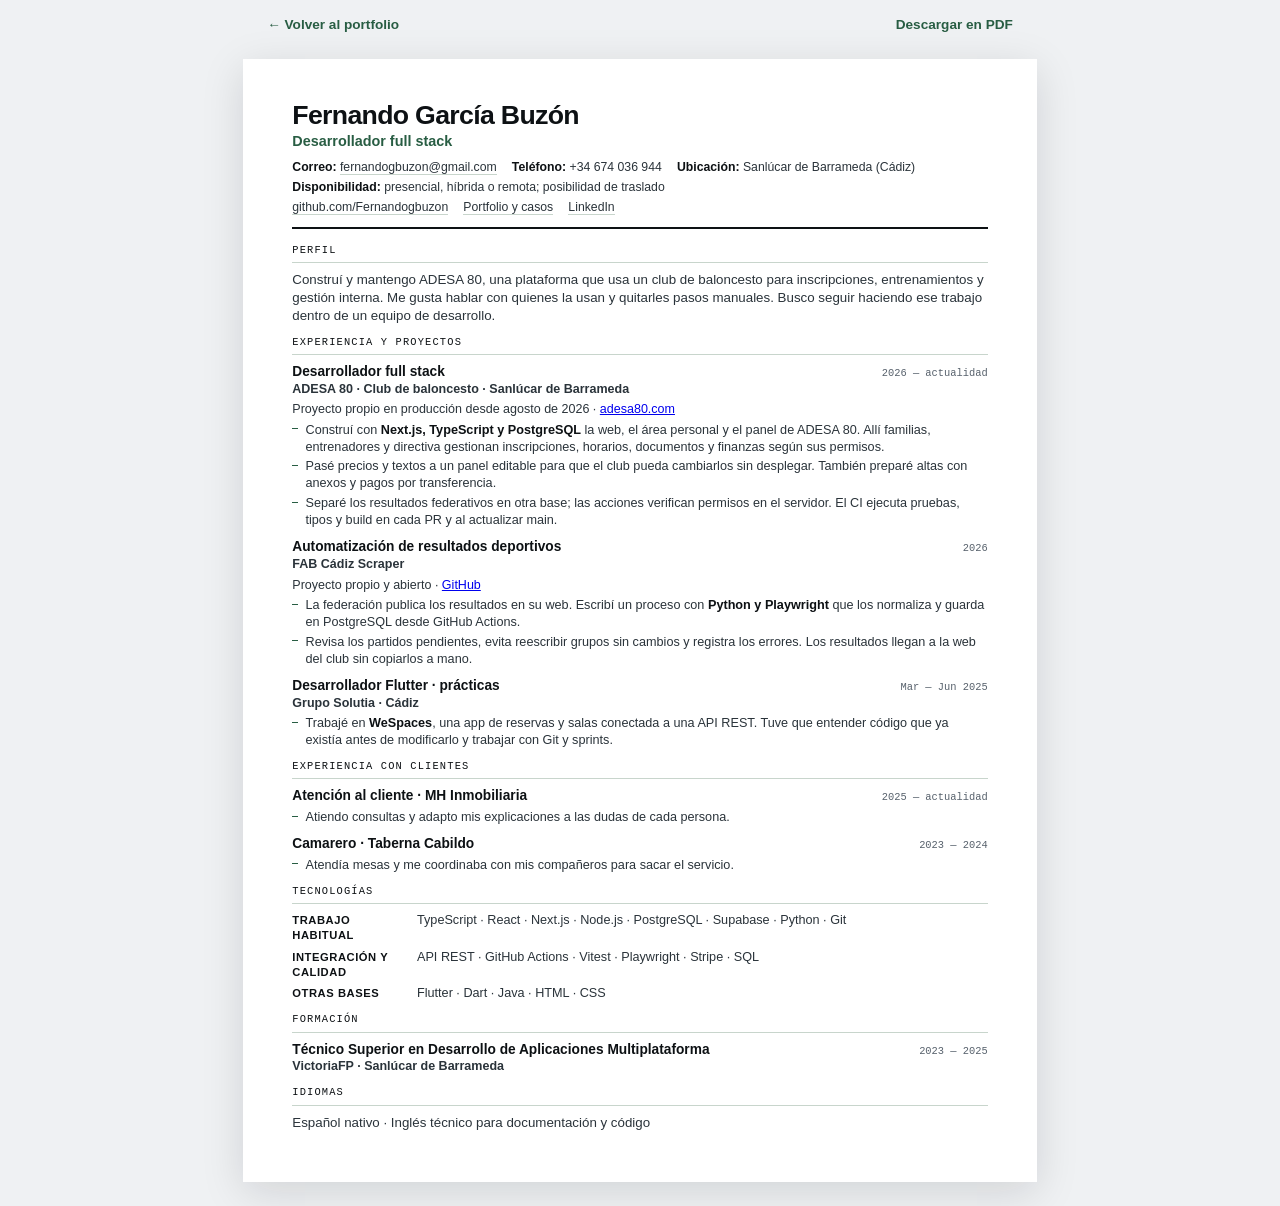
==== cv.html @ 6645e28e "Revisar CV con experiencia de clientes y proyectos verificables Dar prioridad al trabajo de ADESA 80" ====
<!doctype html>
<html lang="es">
<head>
<meta charset="utf-8">
<meta name="viewport" content="width=device-width, initial-scale=1">
<title>Fernando García Buzón · Desarrollador full stack</title>
<meta name="description" content="Currículum de Fernando García Buzón, desarrollador full stack de aplicaciones de negocio y datos.">
<link rel="icon" href="marca/favicon.svg" type="image/svg+xml">
<meta name="robots" content="index, follow">

<style>
/* ============================================================
   CV · una página A4, pensada primero para imprimirse.
   Misma tinta y misma letra que el sitio, sin la retícula ni el
   cajetín: en papel esos recursos estorban a quien tiene prisa.
   Un CV lo lee una persona con prisa y, antes que ella, a veces
   un filtro automático. Una sola columna, texto seleccionable,
   nada de iconos que sustituyan palabras.
   ============================================================ */

/* Paleta del portfolio y fuentes estándar para imprimir y extraer el texto. */
:root{
  --tinta:#0D1114;
  --tinta-suave:#2A333A;
  --tinta-tenue:#57616C;
  --regla:#C8D5CC;
  --acento:#285D43;
  --papel:#FFFFFF;
  --texto:Arial,'Helvetica Neue',sans-serif;
  --dato:Consolas,'Courier New',monospace;
}

*,*::before,*::after{box-sizing:border-box;margin:0;padding:0}

body{
  font-family:var(--texto);
  color:var(--tinta-suave);
  background:#EFF1F3;
  line-height:1.33;
  font-size:10pt;
  -webkit-font-smoothing:antialiased;
}

.hoja{
  background:var(--papel);
  width:210mm;
  min-height:297mm;
  margin:1.5rem auto;
  padding:11mm 13mm;
  box-shadow:0 10px 40px rgba(13,17,20,.13);
}

/* ---------- Cabecera ---------- */

.cab{border-bottom:1.5pt solid var(--tinta);padding-bottom:3mm;margin-bottom:4mm}
.cab h1{
  font-size:20pt;font-weight:700;color:var(--tinta);
  letter-spacing:-.025em;line-height:1.05;margin-bottom:1mm;
}
.rol{font-size:10.8pt;font-weight:600;color:var(--acento);margin-bottom:2mm}

.contacto{
  display:grid;gap:1mm;
  font-size:9.2pt;color:var(--tinta-suave);
}
.contacto__grupo{display:flex;flex-wrap:wrap;gap:1mm 4mm}
.contacto span{white-space:nowrap}
.contacto a{color:var(--tinta-suave);text-decoration:none;border-bottom:.4pt solid var(--regla)}
.contacto b{color:var(--tinta);font-weight:600}

/* ---------- Secciones ---------- */

section{margin-bottom:3mm}
section:last-child{margin-bottom:0}

h2{
  font-family:var(--dato);
  font-size:7.8pt;font-weight:500;color:var(--tinta);
  letter-spacing:.11em;text-transform:uppercase;
  padding-bottom:1.2mm;margin-bottom:2.1mm;
  border-bottom:.6pt solid var(--regla);
}

.perfil{font-size:10pt;color:var(--tinta-suave);max-width:none}
.perfil b{color:var(--tinta);font-weight:600}

/* ---------- Entradas ---------- */

.entrada{margin-bottom:2.5mm;break-inside:avoid}
.entrada:last-child{margin-bottom:0}

.linea1{display:flex;justify-content:space-between;align-items:baseline;gap:4mm}
.entrada h3{font-size:10.3pt;font-weight:600;color:var(--tinta);line-height:1.3}
.cuando{
  font-family:var(--dato);
  font-size:7.8pt;color:var(--tinta-tenue);white-space:nowrap;
  font-variant-numeric:tabular-nums;
}
.donde{font-size:9.2pt;color:var(--acento);font-weight:600;margin-bottom:1mm}
.entrada p{font-size:9.4pt;color:var(--tinta-suave)}
.entrada ul{list-style:none;margin-top:1mm}
.entrada li{font-size:9.5pt;padding-left:3.5mm;position:relative;margin-bottom:.8mm}
.entrada li::before{
  content:"";position:absolute;left:0;top:1.75mm;
  width:1.6mm;height:.5pt;background:var(--acento);
}
.entrada li b{color:var(--tinta);font-weight:600}

/* ---------- Stack ---------- */

.stack{display:grid;gap:1.5mm}
.nivel{display:grid;grid-template-columns:30mm 1fr;gap:3mm;align-items:baseline}
.nivel dt{
  font-size:8.4pt;font-weight:700;color:var(--tinta);
  letter-spacing:.05em;text-transform:uppercase;
}
.nivel dd{font-size:9.5pt;color:var(--tinta-suave)}
.nivel .apunte{display:block;font-size:8pt;color:var(--tinta-tenue);font-weight:400;text-transform:none;letter-spacing:0;margin-top:.3mm}

/* ---------- Experiencia adicional ---------- */
.matiz{font-size:8.7pt;color:var(--tinta-tenue);margin-top:.4mm}

/* ---------- Barra de la web (no se imprime) ---------- */

.barra{
  max-width:210mm;margin:0 auto;padding:1rem 1.5rem 0;
  display:flex;justify-content:space-between;align-items:center;gap:1rem;flex-wrap:wrap;
  font-size:.85rem;
}
.barra a{
  color:var(--acento);font-weight:600;text-decoration:none;
  border-bottom:1px solid transparent;
}
.barra a:hover{border-color:var(--acento)}

/* ---------- Impresión ---------- */

@page{size:A4;margin:0}

@media print{
  body{background:#fff;font-size:10pt}
  .hoja{
    width:auto;min-height:auto;margin:0;
    padding:7.5mm 12mm;box-shadow:none;
  }
  .barra{display:none}
  a{text-decoration:none}
}

@media screen and (max-width:230mm){
  .hoja{width:auto;max-width:100%;margin:0;padding:7vw 6vw;box-shadow:none}
  body{background:#fff}
  .linea1{flex-direction:column;gap:0}
  .nivel{grid-template-columns:1fr;gap:.5mm}
}
</style>
</head>
<body>

<div class="barra">
  <a href="index.html">← Volver al portfolio</a>
  <a href="cv-fernando-garcia-buzon.pdf" download>Descargar en PDF</a>
</div>

<div class="hoja">

  <header class="cab">
    <div class="cab__datos">
      <h1>Fernando García Buzón</h1>
      <p class="rol">Desarrollador full stack</p>
      <div class="contacto">
        <div class="contacto__grupo">
          <span><b>Correo:</b> <a href="mailto:fernandogbuzon@gmail.com">fernandogbuzon@gmail.com</a></span>
          <span><b>Teléfono:</b> +34 674 036 944</span>
          <span><b>Ubicación:</b> Sanlúcar de Barrameda (Cádiz)</span>
        </div>
        <div class="contacto__grupo">
          <span><b>Disponibilidad:</b> presencial, híbrida o remota; posibilidad de traslado</span>
        </div>
        <div class="contacto__grupo">
          <span><a href="https://github.com/Fernandogbuzon">github.com/Fernandogbuzon</a></span>
          <span><a href="https://fernandogbuzon.github.io/mi-portfolio/">Portfolio y casos</a></span>
          <span><a href="https://www.linkedin.com/in/fernando-garc%C3%ADa-buz%C3%B3n-02939328b/">LinkedIn</a></span>
        </div>
      </div>
    </div>
  </header>

  <section>
    <h2>Perfil</h2>
    <p class="perfil">
      Construí y mantengo ADESA 80, una plataforma que usa un club de baloncesto
      para inscripciones, entrenamientos y gestión interna. Me gusta hablar con
      quienes la usan y quitarles pasos manuales. Busco seguir haciendo ese
      trabajo dentro de un equipo de desarrollo.
    </p>
  </section>

  <section>
    <h2>Experiencia y proyectos</h2>

    <div class="entrada">
      <div class="linea1">
        <h3>Desarrollador full stack</h3>
        <span class="cuando">2026 — actualidad</span>
      </div>
      <p class="donde">ADESA 80 · Club de baloncesto · Sanlúcar de Barrameda</p>
      <p class="matiz">Proyecto propio en producción desde agosto de 2026 · <a href="https://adesa80.com/">adesa80.com</a></p>
      <ul>
        <li>Construí con <b>Next.js, TypeScript y PostgreSQL</b> la web, el área personal y el panel de ADESA 80. Allí familias, entrenadores y directiva gestionan inscripciones, horarios, documentos y finanzas según sus permisos.</li>
        <li>Pasé precios y textos a un panel editable para que el club pueda cambiarlos sin desplegar. También preparé altas con anexos y pagos por transferencia.</li>
        <li>Separé los resultados federativos en otra base; las acciones verifican permisos en el servidor. El CI ejecuta pruebas, tipos y build en cada PR y al actualizar main.</li>
      </ul>
    </div>

    <div class="entrada">
      <div class="linea1">
        <h3>Automatización de resultados deportivos</h3>
        <span class="cuando">2026</span>
      </div>
      <p class="donde">FAB Cádiz Scraper</p>
      <p class="matiz">Proyecto propio y abierto · <a href="https://github.com/Fernandogbuzon/fab-cadiz-scraper">GitHub</a></p>
      <ul>
        <li>La federación publica los resultados en su web. Escribí un proceso con <b>Python y Playwright</b> que los normaliza y guarda en PostgreSQL desde GitHub Actions.</li>
        <li>Revisa los partidos pendientes, evita reescribir grupos sin cambios y registra los errores. Los resultados llegan a la web del club sin copiarlos a mano.</li>
      </ul>
    </div>

    <div class="entrada">
      <div class="linea1">
        <h3>Desarrollador Flutter · prácticas</h3>
        <span class="cuando">Mar — Jun 2025</span>
      </div>
      <p class="donde">Grupo Solutia · Cádiz</p>
      <ul>
        <li>Trabajé en <b>WeSpaces</b>, una app de reservas y salas conectada a una API REST. Tuve que entender código que ya existía antes de modificarlo y trabajar con Git y sprints.</li>
      </ul>
    </div>
  </section>

  <section>
    <h2>Experiencia con clientes</h2>
    <div class="entrada">
      <div class="linea1">
        <h3>Atención al cliente · MH Inmobiliaria</h3>
        <span class="cuando">2025 — actualidad</span>
      </div>
      <ul>
        <li>Atiendo consultas y adapto mis explicaciones a las dudas de cada persona.</li>
      </ul>
    </div>
    <div class="entrada">
      <div class="linea1">
        <h3>Camarero · Taberna Cabildo</h3>
        <span class="cuando">2023 — 2024</span>
      </div>
      <ul>
        <li>Atendía mesas y me coordinaba con mis compañeros para sacar el servicio.</li>
      </ul>
    </div>
  </section>

  <section>
    <h2>Tecnologías</h2>
    <dl class="stack">
      <div class="nivel">
        <dt>Trabajo habitual</dt>
        <dd>TypeScript · React · Next.js · Node.js · PostgreSQL · Supabase · Python · Git</dd>
      </div>
      <div class="nivel">
        <dt>Integración y calidad</dt>
        <dd>API REST · GitHub Actions · Vitest · Playwright · Stripe · SQL</dd>
      </div>
      <div class="nivel">
        <dt>Otras bases</dt>
        <dd>Flutter · Dart · Java · HTML · CSS</dd>
      </div>
    </dl>
  </section>

  <section>
    <h2>Formación</h2>
    <div class="entrada">
      <div class="linea1">
        <h3>Técnico Superior en Desarrollo de Aplicaciones Multiplataforma</h3>
        <span class="cuando">2023 — 2025</span>
      </div>
      <p class="donde">VictoriaFP · Sanlúcar de Barrameda</p>
    </div>
  </section>

  <section>
    <h2>Idiomas</h2>
    <p>Español nativo · Inglés técnico para documentación y código</p>
  </section>

</div>

</body>
</html>
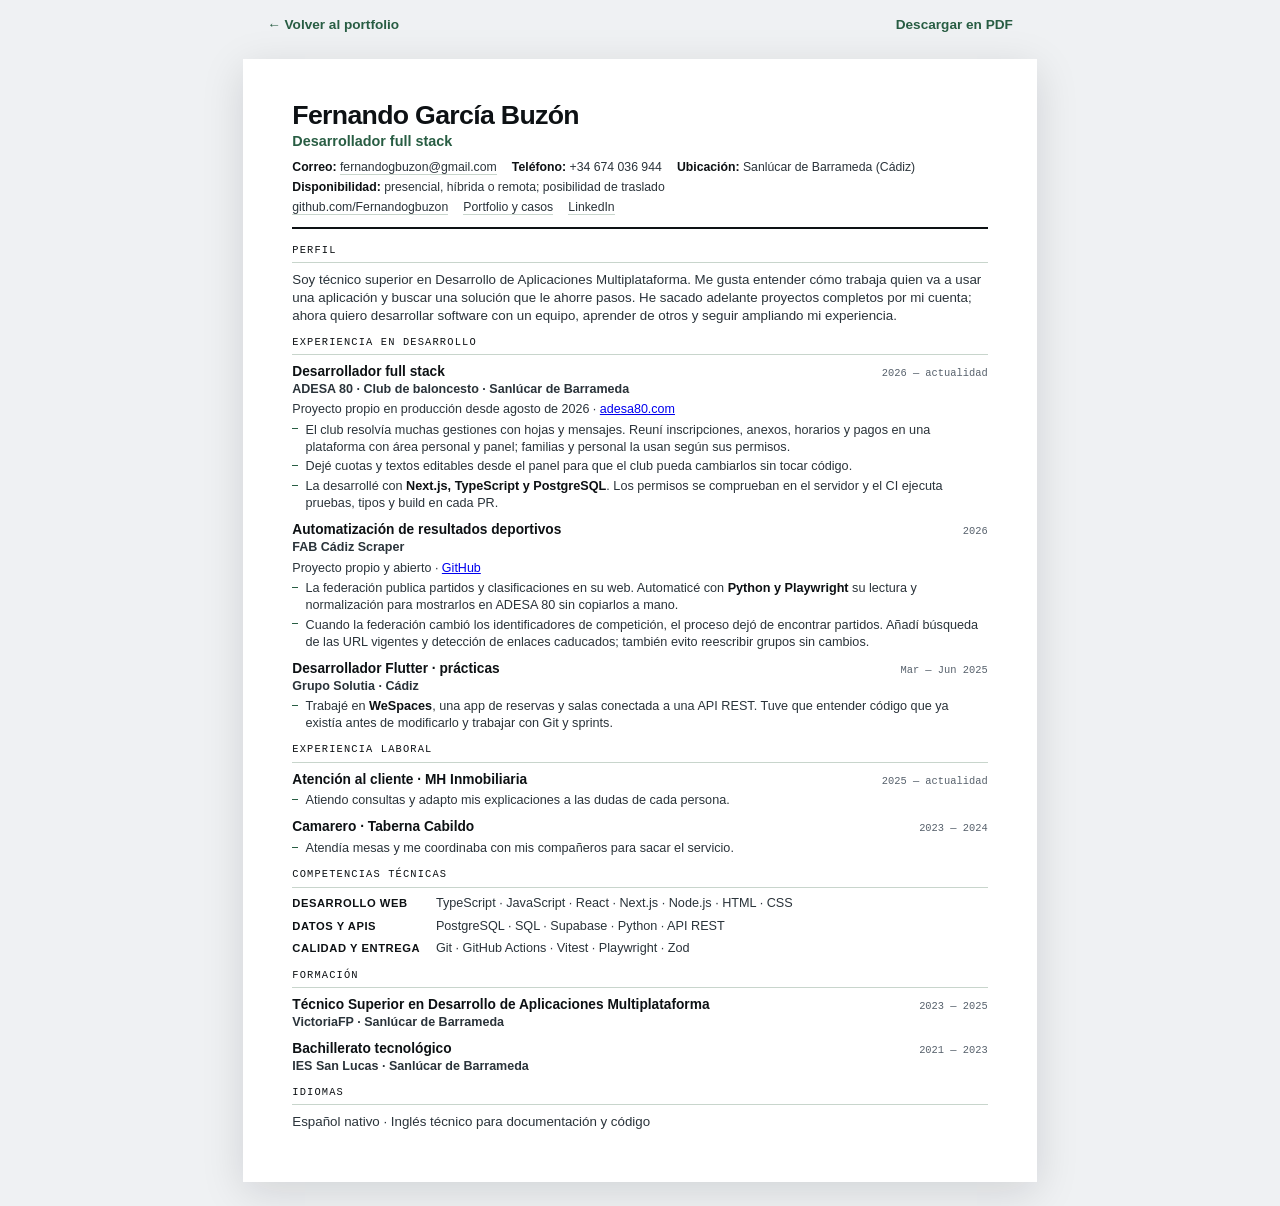
==== commit 47dbbbc2: "Enfocar el CV en desarrollo y problemas resueltos Reescribir el perfil para explicar motivación y tr" ====
--- a/cv.html
+++ b/cv.html
@@ -109,7 +109,7 @@
 /* ---------- Stack ---------- */
 
 .stack{display:grid;gap:1.5mm}
-.nivel{display:grid;grid-template-columns:30mm 1fr;gap:3mm;align-items:baseline}
+.nivel{display:grid;grid-template-columns:35mm 1fr;gap:3mm;align-items:baseline}
 .nivel dt{
   font-size:8.4pt;font-weight:700;color:var(--tinta);
   letter-spacing:.05em;text-transform:uppercase;
@@ -189,15 +189,15 @@
   <section>
     <h2>Perfil</h2>
     <p class="perfil">
-      Construí y mantengo ADESA 80, una plataforma que usa un club de baloncesto
-      para inscripciones, entrenamientos y gestión interna. Me gusta hablar con
-      quienes la usan y quitarles pasos manuales. Busco seguir haciendo ese
-      trabajo dentro de un equipo de desarrollo.
+      Soy técnico superior en Desarrollo de Aplicaciones Multiplataforma. Me gusta entender cómo trabaja quien va a usar
+      una aplicación y buscar una solución que le ahorre pasos. He sacado adelante
+      proyectos completos por mi cuenta; ahora quiero desarrollar software con
+      un equipo, aprender de otros y seguir ampliando mi experiencia.
     </p>
   </section>
 
   <section>
-    <h2>Experiencia y proyectos</h2>
+    <h2>Experiencia en desarrollo</h2>
 
     <div class="entrada">
       <div class="linea1">
@@ -207,9 +207,9 @@
       <p class="donde">ADESA 80 · Club de baloncesto · Sanlúcar de Barrameda</p>
       <p class="matiz">Proyecto propio en producción desde agosto de 2026 · <a href="https://adesa80.com/">adesa80.com</a></p>
       <ul>
-        <li>Construí con <b>Next.js, TypeScript y PostgreSQL</b> la web, el área personal y el panel de ADESA 80. Allí familias, entrenadores y directiva gestionan inscripciones, horarios, documentos y finanzas según sus permisos.</li>
-        <li>Pasé precios y textos a un panel editable para que el club pueda cambiarlos sin desplegar. También preparé altas con anexos y pagos por transferencia.</li>
-        <li>Separé los resultados federativos en otra base; las acciones verifican permisos en el servidor. El CI ejecuta pruebas, tipos y build en cada PR y al actualizar main.</li>
+        <li>El club resolvía muchas gestiones con hojas y mensajes. Reuní inscripciones, anexos, horarios y pagos en una plataforma con área personal y panel; familias y personal la usan según sus permisos.</li>
+        <li>Dejé cuotas y textos editables desde el panel para que el club pueda cambiarlos sin tocar código.</li>
+        <li>La desarrollé con <b>Next.js, TypeScript y PostgreSQL</b>. Los permisos se comprueban en el servidor y el CI ejecuta pruebas, tipos y build en cada PR.</li>
       </ul>
     </div>
 
@@ -221,8 +221,8 @@
       <p class="donde">FAB Cádiz Scraper</p>
       <p class="matiz">Proyecto propio y abierto · <a href="https://github.com/Fernandogbuzon/fab-cadiz-scraper">GitHub</a></p>
       <ul>
-        <li>La federación publica los resultados en su web. Escribí un proceso con <b>Python y Playwright</b> que los normaliza y guarda en PostgreSQL desde GitHub Actions.</li>
-        <li>Revisa los partidos pendientes, evita reescribir grupos sin cambios y registra los errores. Los resultados llegan a la web del club sin copiarlos a mano.</li>
+        <li>La federación publica partidos y clasificaciones en su web. Automaticé con <b>Python y Playwright</b> su lectura y normalización para mostrarlos en ADESA 80 sin copiarlos a mano.</li>
+        <li>Cuando la federación cambió los identificadores de competición, el proceso dejó de encontrar partidos. Añadí búsqueda de las URL vigentes y detección de enlaces caducados; también evito reescribir grupos sin cambios.</li>
       </ul>
     </div>
 
@@ -239,7 +239,7 @@
   </section>
 
   <section>
-    <h2>Experiencia con clientes</h2>
+    <h2>Experiencia laboral</h2>
     <div class="entrada">
       <div class="linea1">
         <h3>Atención al cliente · MH Inmobiliaria</h3>
@@ -261,19 +261,19 @@
   </section>
 
   <section>
-    <h2>Tecnologías</h2>
+    <h2>Competencias técnicas</h2>
     <dl class="stack">
       <div class="nivel">
-        <dt>Trabajo habitual</dt>
-        <dd>TypeScript · React · Next.js · Node.js · PostgreSQL · Supabase · Python · Git</dd>
+        <dt>Desarrollo web</dt>
+        <dd>TypeScript · JavaScript · React · Next.js · Node.js · HTML · CSS</dd>
       </div>
       <div class="nivel">
-        <dt>Integración y calidad</dt>
-        <dd>API REST · GitHub Actions · Vitest · Playwright · Stripe · SQL</dd>
+        <dt>Datos y APIs</dt>
+        <dd>PostgreSQL · SQL · Supabase · Python · API REST</dd>
       </div>
       <div class="nivel">
-        <dt>Otras bases</dt>
-        <dd>Flutter · Dart · Java · HTML · CSS</dd>
+        <dt>Calidad y entrega</dt>
+        <dd>Git · GitHub Actions · Vitest · Playwright · Zod</dd>
       </div>
     </dl>
   </section>
@@ -287,6 +287,13 @@
       </div>
       <p class="donde">VictoriaFP · Sanlúcar de Barrameda</p>
     </div>
+    <div class="entrada">
+      <div class="linea1">
+        <h3>Bachillerato tecnológico</h3>
+        <span class="cuando">2021 — 2023</span>
+      </div>
+      <p class="donde">IES San Lucas · Sanlúcar de Barrameda</p>
+    </div>
   </section>
 
   <section>
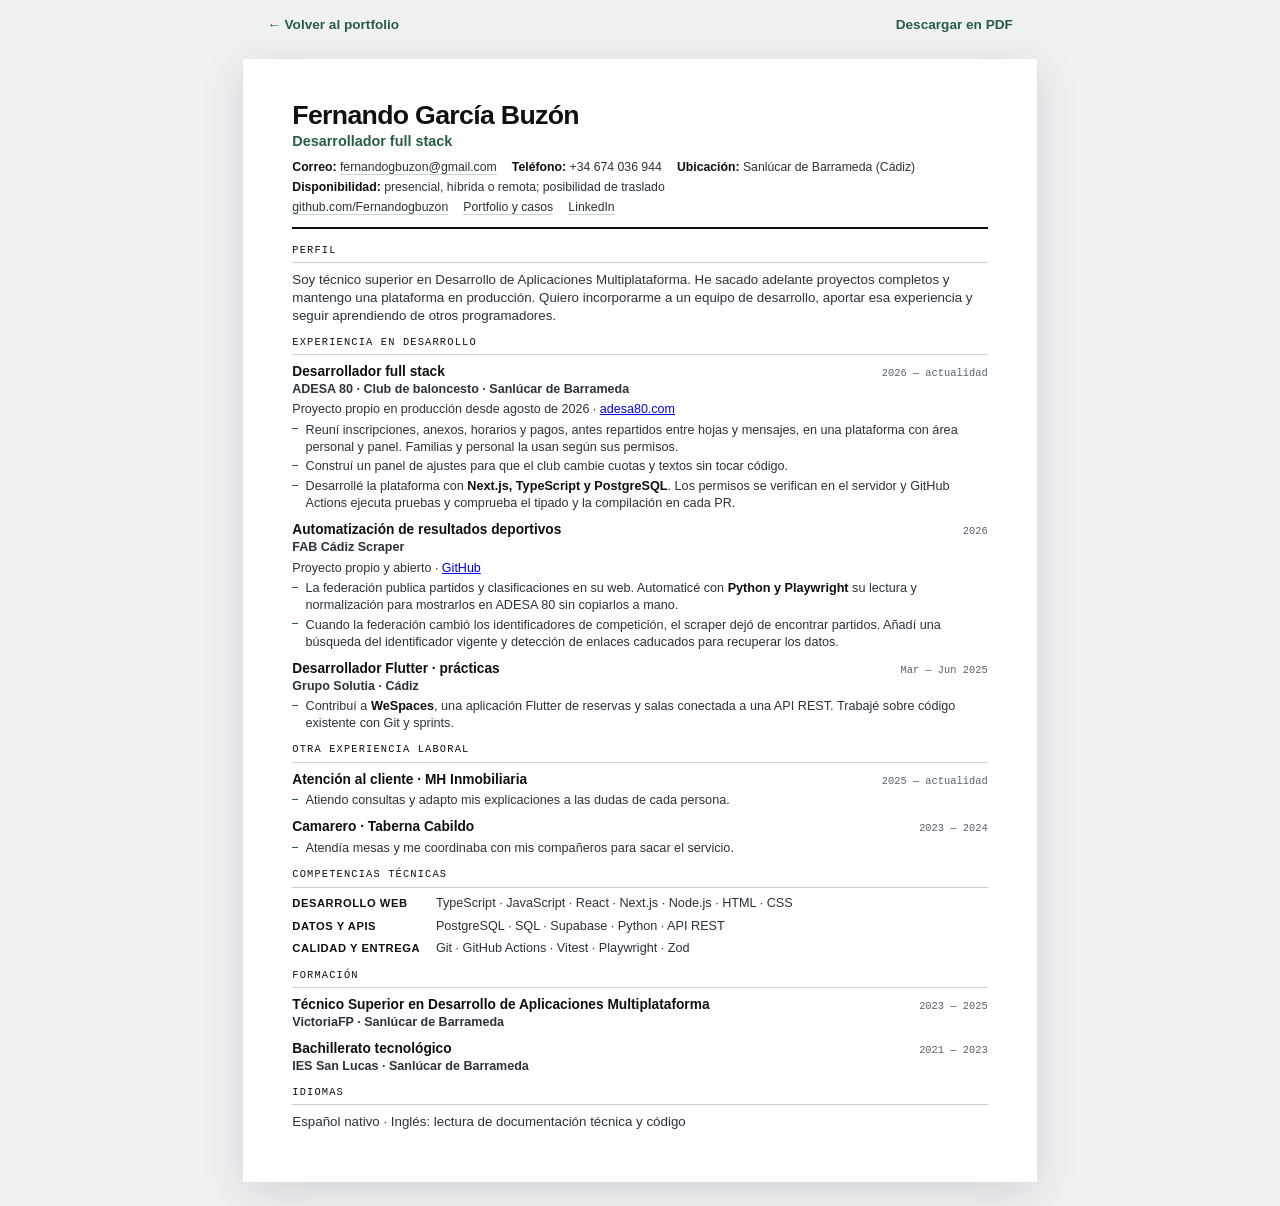
==== commit b9a5658a: "Pulir el lenguaje del CV para la candidatura Mantener la prueba de proyectos terminados y producción" ====
--- a/cv.html
+++ b/cv.html
@@ -189,10 +189,10 @@
   <section>
     <h2>Perfil</h2>
     <p class="perfil">
-      Soy técnico superior en Desarrollo de Aplicaciones Multiplataforma. Me gusta entender cómo trabaja quien va a usar
-      una aplicación y buscar una solución que le ahorre pasos. He sacado adelante
-      proyectos completos por mi cuenta; ahora quiero desarrollar software con
-      un equipo, aprender de otros y seguir ampliando mi experiencia.
+      Soy técnico superior en Desarrollo de Aplicaciones Multiplataforma.
+      He sacado adelante proyectos completos y mantengo una plataforma en
+      producción. Quiero incorporarme a un equipo de desarrollo, aportar esa
+      experiencia y seguir aprendiendo de otros programadores.
     </p>
   </section>
 
@@ -207,9 +207,9 @@
       <p class="donde">ADESA 80 · Club de baloncesto · Sanlúcar de Barrameda</p>
       <p class="matiz">Proyecto propio en producción desde agosto de 2026 · <a href="https://adesa80.com/">adesa80.com</a></p>
       <ul>
-        <li>El club resolvía muchas gestiones con hojas y mensajes. Reuní inscripciones, anexos, horarios y pagos en una plataforma con área personal y panel; familias y personal la usan según sus permisos.</li>
-        <li>Dejé cuotas y textos editables desde el panel para que el club pueda cambiarlos sin tocar código.</li>
-        <li>La desarrollé con <b>Next.js, TypeScript y PostgreSQL</b>. Los permisos se comprueban en el servidor y el CI ejecuta pruebas, tipos y build en cada PR.</li>
+        <li>Reuní inscripciones, anexos, horarios y pagos, antes repartidos entre hojas y mensajes, en una plataforma con área personal y panel. Familias y personal la usan según sus permisos.</li>
+        <li>Construí un panel de ajustes para que el club cambie cuotas y textos sin tocar código.</li>
+        <li>Desarrollé la plataforma con <b>Next.js, TypeScript y PostgreSQL</b>. Los permisos se verifican en el servidor y GitHub Actions ejecuta pruebas y comprueba el tipado y la compilación en cada PR.</li>
       </ul>
     </div>
 
@@ -222,7 +222,7 @@
       <p class="matiz">Proyecto propio y abierto · <a href="https://github.com/Fernandogbuzon/fab-cadiz-scraper">GitHub</a></p>
       <ul>
         <li>La federación publica partidos y clasificaciones en su web. Automaticé con <b>Python y Playwright</b> su lectura y normalización para mostrarlos en ADESA 80 sin copiarlos a mano.</li>
-        <li>Cuando la federación cambió los identificadores de competición, el proceso dejó de encontrar partidos. Añadí búsqueda de las URL vigentes y detección de enlaces caducados; también evito reescribir grupos sin cambios.</li>
+        <li>Cuando la federación cambió los identificadores de competición, el scraper dejó de encontrar partidos. Añadí una búsqueda del identificador vigente y detección de enlaces caducados para recuperar los datos.</li>
       </ul>
     </div>
 
@@ -233,13 +233,13 @@
       </div>
       <p class="donde">Grupo Solutia · Cádiz</p>
       <ul>
-        <li>Trabajé en <b>WeSpaces</b>, una app de reservas y salas conectada a una API REST. Tuve que entender código que ya existía antes de modificarlo y trabajar con Git y sprints.</li>
-      </ul>
-    </div>
-  </section>
-
-  <section>
-    <h2>Experiencia laboral</h2>
+        <li>Contribuí a <b>WeSpaces</b>, una aplicación Flutter de reservas y salas conectada a una API REST. Trabajé sobre código existente con Git y sprints.</li>
+      </ul>
+    </div>
+  </section>
+
+  <section>
+    <h2>Otra experiencia laboral</h2>
     <div class="entrada">
       <div class="linea1">
         <h3>Atención al cliente · MH Inmobiliaria</h3>
@@ -298,7 +298,7 @@
 
   <section>
     <h2>Idiomas</h2>
-    <p>Español nativo · Inglés técnico para documentación y código</p>
+    <p>Español nativo · Inglés: lectura de documentación técnica y código</p>
   </section>
 
 </div>
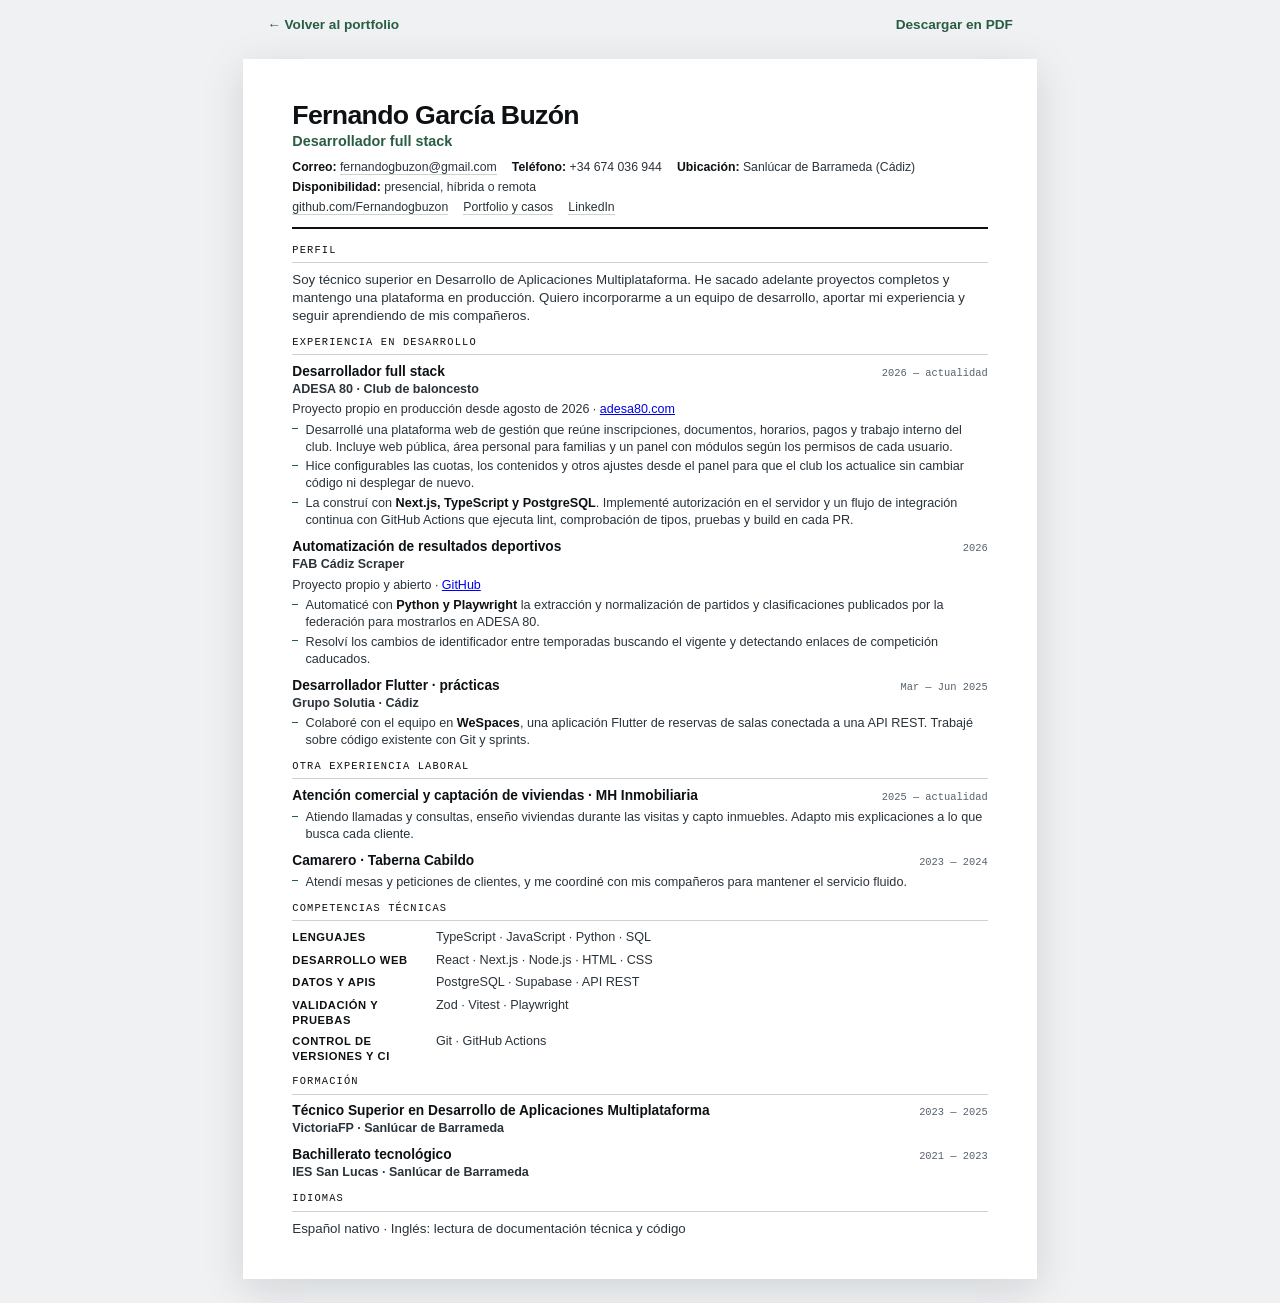
==== commit f1e38aee: "Precisar experiencia y competencias en el CV Describir ADESA 80 como plataforma de gestión y concret" ====
--- a/cv.html
+++ b/cv.html
@@ -141,8 +141,13 @@
   body{background:#fff;font-size:10pt}
   .hoja{
     width:auto;min-height:auto;margin:0;
-    padding:7.5mm 12mm;box-shadow:none;
+    padding:5mm 12mm;box-shadow:none;
   }
+  section{margin-bottom:1.8mm}
+  .entrada{margin-bottom:1.5mm}
+  .entrada li{margin-bottom:.5mm}
+  .stack{gap:.8mm}
+  .nivel{grid-template-columns:55mm 1fr}
   .barra{display:none}
   a{text-decoration:none}
 }
@@ -175,7 +180,7 @@
           <span><b>Ubicación:</b> Sanlúcar de Barrameda (Cádiz)</span>
         </div>
         <div class="contacto__grupo">
-          <span><b>Disponibilidad:</b> presencial, híbrida o remota; posibilidad de traslado</span>
+          <span><b>Disponibilidad:</b> presencial, híbrida o remota</span>
         </div>
         <div class="contacto__grupo">
           <span><a href="https://github.com/Fernandogbuzon">github.com/Fernandogbuzon</a></span>
@@ -191,8 +196,8 @@
     <p class="perfil">
       Soy técnico superior en Desarrollo de Aplicaciones Multiplataforma.
       He sacado adelante proyectos completos y mantengo una plataforma en
-      producción. Quiero incorporarme a un equipo de desarrollo, aportar esa
-      experiencia y seguir aprendiendo de otros programadores.
+      producción. Quiero incorporarme a un equipo de desarrollo, aportar mi
+      experiencia y seguir aprendiendo de mis compañeros.
     </p>
   </section>
 
@@ -204,12 +209,12 @@
         <h3>Desarrollador full stack</h3>
         <span class="cuando">2026 — actualidad</span>
       </div>
-      <p class="donde">ADESA 80 · Club de baloncesto · Sanlúcar de Barrameda</p>
+      <p class="donde">ADESA 80 · Club de baloncesto</p>
       <p class="matiz">Proyecto propio en producción desde agosto de 2026 · <a href="https://adesa80.com/">adesa80.com</a></p>
       <ul>
-        <li>Reuní inscripciones, anexos, horarios y pagos, antes repartidos entre hojas y mensajes, en una plataforma con área personal y panel. Familias y personal la usan según sus permisos.</li>
-        <li>Construí un panel de ajustes para que el club cambie cuotas y textos sin tocar código.</li>
-        <li>Desarrollé la plataforma con <b>Next.js, TypeScript y PostgreSQL</b>. Los permisos se verifican en el servidor y GitHub Actions ejecuta pruebas y comprueba el tipado y la compilación en cada PR.</li>
+        <li>Desarrollé una plataforma web de gestión que reúne inscripciones, documentos, horarios, pagos y trabajo interno del club. Incluye web pública, área personal para familias y un panel con módulos según los permisos de cada usuario.</li>
+        <li>Hice configurables las cuotas, los contenidos y otros ajustes desde el panel para que el club los actualice sin cambiar código ni desplegar de nuevo.</li>
+        <li>La construí con <b>Next.js, TypeScript y PostgreSQL</b>. Implementé autorización en el servidor y un flujo de integración continua con GitHub Actions que ejecuta lint, comprobación de tipos, pruebas y build en cada PR.</li>
       </ul>
     </div>
 
@@ -221,8 +226,8 @@
       <p class="donde">FAB Cádiz Scraper</p>
       <p class="matiz">Proyecto propio y abierto · <a href="https://github.com/Fernandogbuzon/fab-cadiz-scraper">GitHub</a></p>
       <ul>
-        <li>La federación publica partidos y clasificaciones en su web. Automaticé con <b>Python y Playwright</b> su lectura y normalización para mostrarlos en ADESA 80 sin copiarlos a mano.</li>
-        <li>Cuando la federación cambió los identificadores de competición, el scraper dejó de encontrar partidos. Añadí una búsqueda del identificador vigente y detección de enlaces caducados para recuperar los datos.</li>
+        <li>Automaticé con <b>Python y Playwright</b> la extracción y normalización de partidos y clasificaciones publicados por la federación para mostrarlos en ADESA 80.</li>
+        <li>Resolví los cambios de identificador entre temporadas buscando el vigente y detectando enlaces de competición caducados.</li>
       </ul>
     </div>
 
@@ -233,7 +238,7 @@
       </div>
       <p class="donde">Grupo Solutia · Cádiz</p>
       <ul>
-        <li>Contribuí a <b>WeSpaces</b>, una aplicación Flutter de reservas y salas conectada a una API REST. Trabajé sobre código existente con Git y sprints.</li>
+        <li>Colaboré con el equipo en <b>WeSpaces</b>, una aplicación Flutter de reservas de salas conectada a una API REST. Trabajé sobre código existente con Git y sprints.</li>
       </ul>
     </div>
   </section>
@@ -242,11 +247,11 @@
     <h2>Otra experiencia laboral</h2>
     <div class="entrada">
       <div class="linea1">
-        <h3>Atención al cliente · MH Inmobiliaria</h3>
+        <h3>Atención comercial y captación de viviendas · MH Inmobiliaria</h3>
         <span class="cuando">2025 — actualidad</span>
       </div>
       <ul>
-        <li>Atiendo consultas y adapto mis explicaciones a las dudas de cada persona.</li>
+        <li>Atiendo llamadas y consultas, enseño viviendas durante las visitas y capto inmuebles. Adapto mis explicaciones a lo que busca cada cliente.</li>
       </ul>
     </div>
     <div class="entrada">
@@ -255,7 +260,7 @@
         <span class="cuando">2023 — 2024</span>
       </div>
       <ul>
-        <li>Atendía mesas y me coordinaba con mis compañeros para sacar el servicio.</li>
+        <li>Atendí mesas y peticiones de clientes, y me coordiné con mis compañeros para mantener el servicio fluido.</li>
       </ul>
     </div>
   </section>
@@ -264,16 +269,24 @@
     <h2>Competencias técnicas</h2>
     <dl class="stack">
       <div class="nivel">
+        <dt>Lenguajes</dt>
+        <dd>TypeScript · JavaScript · Python · SQL</dd>
+      </div>
+      <div class="nivel">
         <dt>Desarrollo web</dt>
-        <dd>TypeScript · JavaScript · React · Next.js · Node.js · HTML · CSS</dd>
+        <dd>React · Next.js · Node.js · HTML · CSS</dd>
       </div>
       <div class="nivel">
         <dt>Datos y APIs</dt>
-        <dd>PostgreSQL · SQL · Supabase · Python · API REST</dd>
-      </div>
-      <div class="nivel">
-        <dt>Calidad y entrega</dt>
-        <dd>Git · GitHub Actions · Vitest · Playwright · Zod</dd>
+        <dd>PostgreSQL · Supabase · API REST</dd>
+      </div>
+      <div class="nivel">
+        <dt>Validación y pruebas</dt>
+        <dd>Zod · Vitest · Playwright</dd>
+      </div>
+      <div class="nivel">
+        <dt>Control de versiones y CI</dt>
+        <dd>Git · GitHub Actions</dd>
       </div>
     </dl>
   </section>
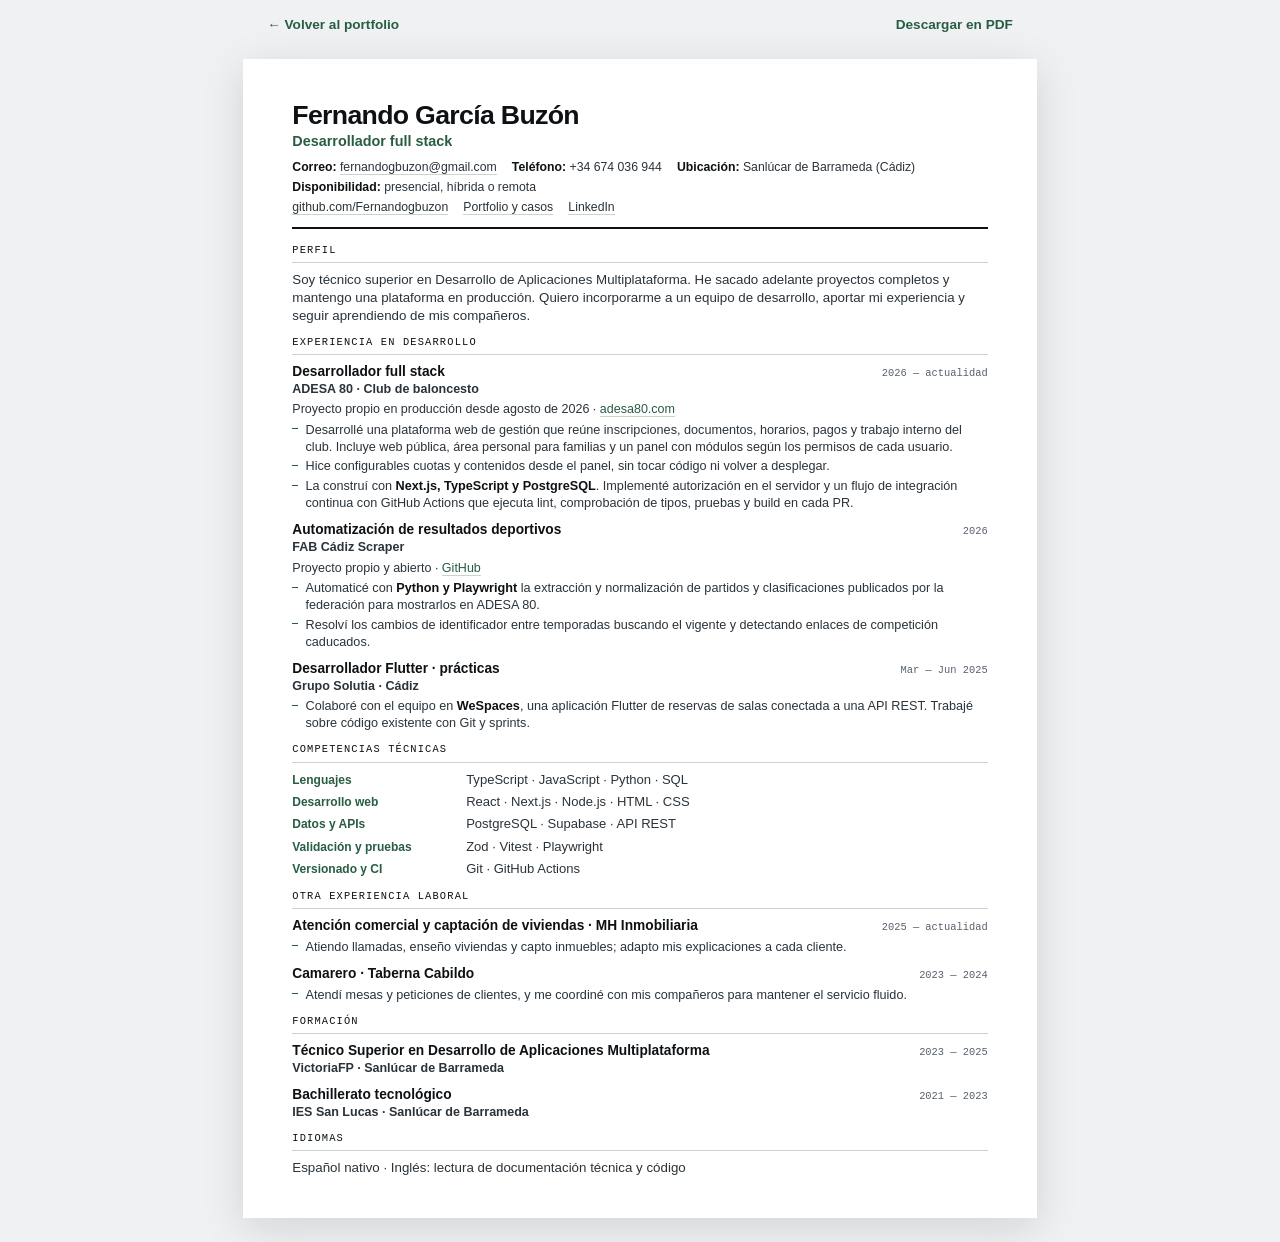
==== commit 4df51962: "Improve CV technical skills layout and reading order" ====
--- a/cv.html
+++ b/cv.html
@@ -108,17 +108,17 @@
 
 /* ---------- Stack ---------- */
 
-.stack{display:grid;gap:1.5mm}
-.nivel{display:grid;grid-template-columns:35mm 1fr;gap:3mm;align-items:baseline}
+.stack{display:grid;gap:1.2mm}
+.nivel{display:grid;grid-template-columns:42mm minmax(0,1fr);gap:4mm;align-items:baseline;break-inside:avoid}
 .nivel dt{
-  font-size:8.4pt;font-weight:700;color:var(--tinta);
-  letter-spacing:.05em;text-transform:uppercase;
-}
-.nivel dd{font-size:9.5pt;color:var(--tinta-suave)}
+  font-size:9pt;font-weight:600;color:var(--acento);
+}
+.nivel dd{font-size:9.8pt;color:var(--tinta-suave)}
 .nivel .apunte{display:block;font-size:8pt;color:var(--tinta-tenue);font-weight:400;text-transform:none;letter-spacing:0;margin-top:.3mm}
 
 /* ---------- Experiencia adicional ---------- */
 .matiz{font-size:8.7pt;color:var(--tinta-tenue);margin-top:.4mm}
+.matiz a{color:var(--acento);text-decoration:none;border-bottom:.4pt solid var(--regla)}
 
 /* ---------- Barra de la web (no se imprime) ---------- */
 
@@ -146,8 +146,7 @@
   section{margin-bottom:1.8mm}
   .entrada{margin-bottom:1.5mm}
   .entrada li{margin-bottom:.5mm}
-  .stack{gap:.8mm}
-  .nivel{grid-template-columns:55mm 1fr}
+  .stack{gap:1mm}
   .barra{display:none}
   a{text-decoration:none}
 }
@@ -213,7 +212,7 @@
       <p class="matiz">Proyecto propio en producción desde agosto de 2026 · <a href="https://adesa80.com/">adesa80.com</a></p>
       <ul>
         <li>Desarrollé una plataforma web de gestión que reúne inscripciones, documentos, horarios, pagos y trabajo interno del club. Incluye web pública, área personal para familias y un panel con módulos según los permisos de cada usuario.</li>
-        <li>Hice configurables las cuotas, los contenidos y otros ajustes desde el panel para que el club los actualice sin cambiar código ni desplegar de nuevo.</li>
+        <li>Hice configurables cuotas y contenidos desde el panel, sin tocar código ni volver a desplegar.</li>
         <li>La construí con <b>Next.js, TypeScript y PostgreSQL</b>. Implementé autorización en el servidor y un flujo de integración continua con GitHub Actions que ejecuta lint, comprobación de tipos, pruebas y build en cada PR.</li>
       </ul>
     </div>
@@ -244,6 +243,32 @@
   </section>
 
   <section>
+    <h2>Competencias técnicas</h2>
+    <dl class="stack">
+      <div class="nivel">
+        <dt>Lenguajes</dt>
+        <dd>TypeScript · JavaScript · Python · SQL</dd>
+      </div>
+      <div class="nivel">
+        <dt>Desarrollo web</dt>
+        <dd>React · Next.js · Node.js · HTML · CSS</dd>
+      </div>
+      <div class="nivel">
+        <dt>Datos y APIs</dt>
+        <dd>PostgreSQL · Supabase · API REST</dd>
+      </div>
+      <div class="nivel">
+        <dt>Validación y pruebas</dt>
+        <dd>Zod · Vitest · Playwright</dd>
+      </div>
+      <div class="nivel">
+        <dt>Versionado y CI</dt>
+        <dd>Git · GitHub Actions</dd>
+      </div>
+    </dl>
+  </section>
+
+  <section>
     <h2>Otra experiencia laboral</h2>
     <div class="entrada">
       <div class="linea1">
@@ -251,7 +276,7 @@
         <span class="cuando">2025 — actualidad</span>
       </div>
       <ul>
-        <li>Atiendo llamadas y consultas, enseño viviendas durante las visitas y capto inmuebles. Adapto mis explicaciones a lo que busca cada cliente.</li>
+        <li>Atiendo llamadas, enseño viviendas y capto inmuebles; adapto mis explicaciones a cada cliente.</li>
       </ul>
     </div>
     <div class="entrada">
@@ -266,32 +291,6 @@
   </section>
 
   <section>
-    <h2>Competencias técnicas</h2>
-    <dl class="stack">
-      <div class="nivel">
-        <dt>Lenguajes</dt>
-        <dd>TypeScript · JavaScript · Python · SQL</dd>
-      </div>
-      <div class="nivel">
-        <dt>Desarrollo web</dt>
-        <dd>React · Next.js · Node.js · HTML · CSS</dd>
-      </div>
-      <div class="nivel">
-        <dt>Datos y APIs</dt>
-        <dd>PostgreSQL · Supabase · API REST</dd>
-      </div>
-      <div class="nivel">
-        <dt>Validación y pruebas</dt>
-        <dd>Zod · Vitest · Playwright</dd>
-      </div>
-      <div class="nivel">
-        <dt>Control de versiones y CI</dt>
-        <dd>Git · GitHub Actions</dd>
-      </div>
-    </dl>
-  </section>
-
-  <section>
     <h2>Formación</h2>
     <div class="entrada">
       <div class="linea1">
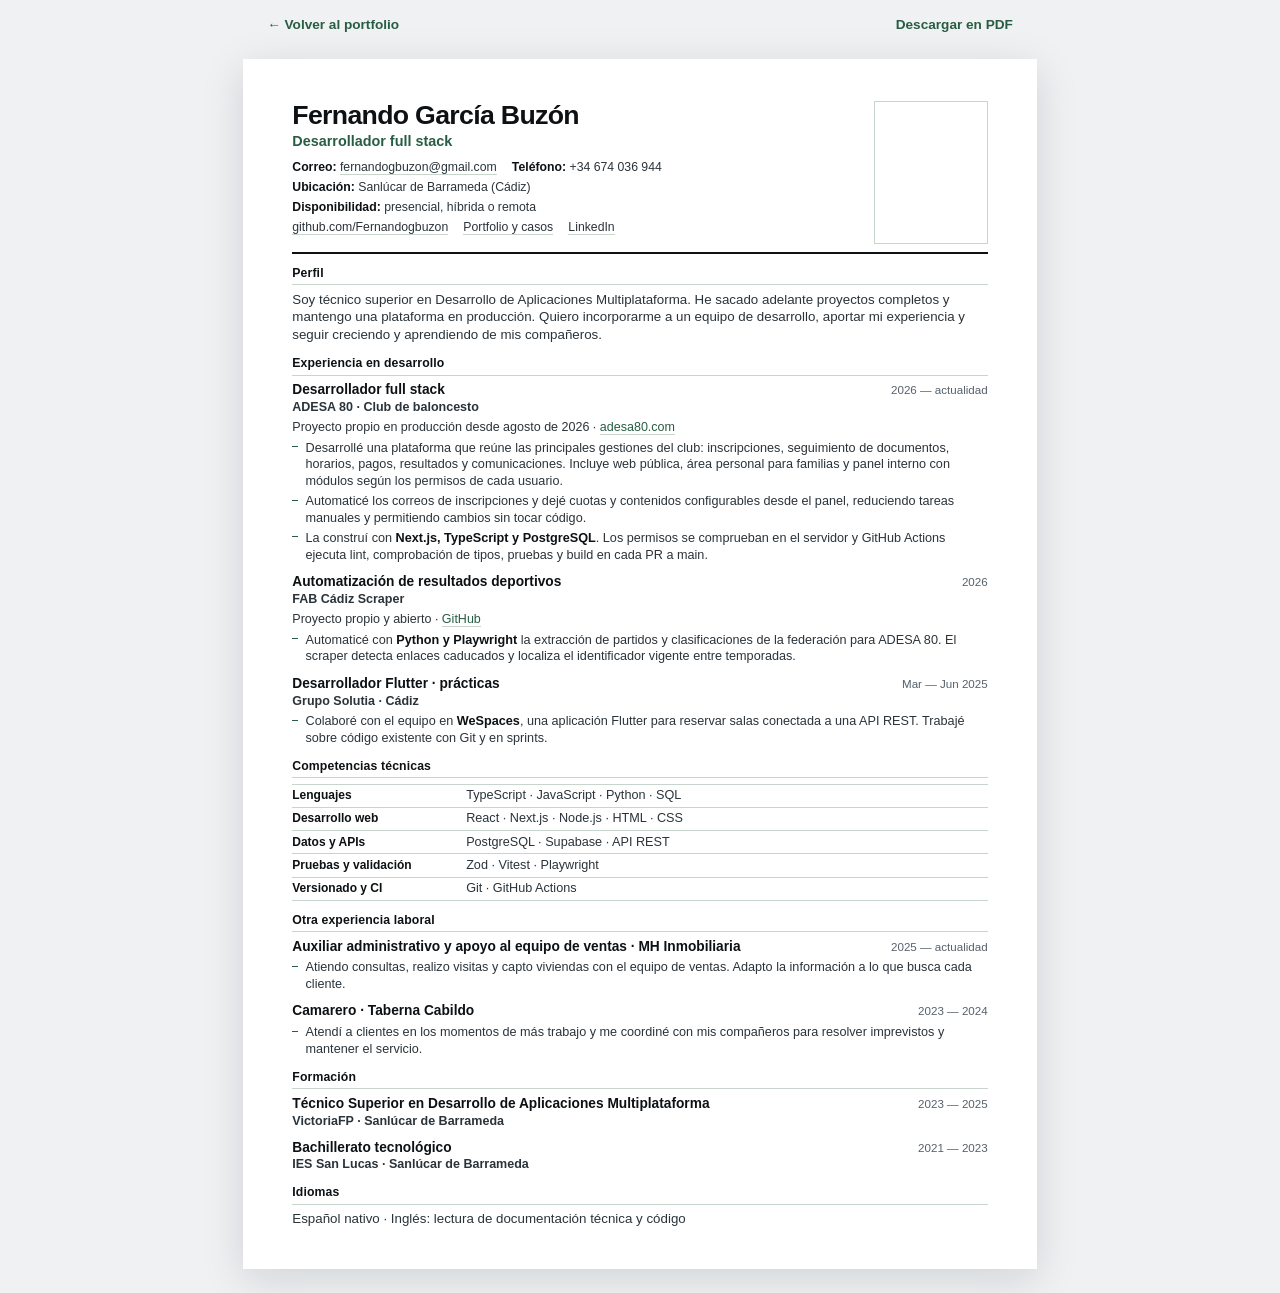
==== commit 19bacf15: "Refine CV copy and add photo-ready layout" ====
--- a/cv.html
+++ b/cv.html
@@ -52,7 +52,16 @@
 
 /* ---------- Cabecera ---------- */
 
-.cab{border-bottom:1.5pt solid var(--tinta);padding-bottom:3mm;margin-bottom:4mm}
+.cab{
+  display:grid;grid-template-columns:minmax(0,1fr) 30mm;column-gap:5mm;
+  min-height:38mm;border-bottom:1.5pt solid var(--tinta);
+  padding-bottom:2mm;margin-bottom:3mm;
+}
+.cab__datos{min-width:0}
+.foto-slot{
+  grid-column:2;grid-row:1;width:30mm;height:38mm;justify-self:end;
+  border:.6pt solid var(--regla);
+}
 .cab h1{
   font-size:20pt;font-weight:700;color:var(--tinta);
   letter-spacing:-.025em;line-height:1.05;margin-bottom:1mm;
@@ -74,10 +83,10 @@
 section:last-child{margin-bottom:0}
 
 h2{
-  font-family:var(--dato);
-  font-size:7.8pt;font-weight:500;color:var(--tinta);
-  letter-spacing:.11em;text-transform:uppercase;
-  padding-bottom:1.2mm;margin-bottom:2.1mm;
+  font-family:var(--texto);
+  font-size:9.2pt;font-weight:700;color:var(--tinta);
+  letter-spacing:.01em;
+  padding-bottom:.8mm;margin-bottom:1.4mm;
   border-bottom:.6pt solid var(--regla);
 }
 
@@ -92,8 +101,8 @@
 .linea1{display:flex;justify-content:space-between;align-items:baseline;gap:4mm}
 .entrada h3{font-size:10.3pt;font-weight:600;color:var(--tinta);line-height:1.3}
 .cuando{
-  font-family:var(--dato);
-  font-size:7.8pt;color:var(--tinta-tenue);white-space:nowrap;
+  font-family:var(--texto);
+  font-size:8.7pt;color:var(--tinta-tenue);white-space:nowrap;
   font-variant-numeric:tabular-nums;
 }
 .donde{font-size:9.2pt;color:var(--acento);font-weight:600;margin-bottom:1mm}
@@ -108,12 +117,16 @@
 
 /* ---------- Stack ---------- */
 
-.stack{display:grid;gap:1.2mm}
-.nivel{display:grid;grid-template-columns:42mm minmax(0,1fr);gap:4mm;align-items:baseline;break-inside:avoid}
+.stack{display:grid;border-top:.5pt solid var(--regla)}
+.nivel{
+  display:grid;grid-template-columns:42mm minmax(0,1fr);gap:4mm;
+  align-items:baseline;break-inside:avoid;padding:.7mm 0;
+  border-bottom:.5pt solid var(--regla);
+}
 .nivel dt{
-  font-size:9pt;font-weight:600;color:var(--acento);
-}
-.nivel dd{font-size:9.8pt;color:var(--tinta-suave)}
+  font-size:9pt;font-weight:600;color:var(--tinta);
+}
+.nivel dd{font-size:9.5pt;color:var(--tinta-suave)}
 .nivel .apunte{display:block;font-size:8pt;color:var(--tinta-tenue);font-weight:400;text-transform:none;letter-spacing:0;margin-top:.3mm}
 
 /* ---------- Experiencia adicional ---------- */
@@ -143,10 +156,9 @@
     width:auto;min-height:auto;margin:0;
     padding:5mm 12mm;box-shadow:none;
   }
-  section{margin-bottom:1.8mm}
+  section{margin-bottom:1.4mm}
   .entrada{margin-bottom:1.5mm}
   .entrada li{margin-bottom:.5mm}
-  .stack{gap:1mm}
   .barra{display:none}
   a{text-decoration:none}
 }
@@ -154,6 +166,11 @@
 @media screen and (max-width:230mm){
   .hoja{width:auto;max-width:100%;margin:0;padding:7vw 6vw;box-shadow:none}
   body{background:#fff}
+  .cab{grid-template-columns:minmax(0,1fr) 27mm;column-gap:4mm;min-height:0}
+  .cab__datos{display:contents}
+  .cab__identidad{grid-column:1;grid-row:1}
+  .contacto{grid-column:1 / -1;grid-row:2;margin-top:2mm}
+  .foto-slot{grid-column:2;grid-row:1;width:27mm;height:34mm}
   .linea1{flex-direction:column;gap:0}
   .nivel{grid-template-columns:1fr;gap:.5mm}
 }
@@ -170,8 +187,10 @@
 
   <header class="cab">
     <div class="cab__datos">
-      <h1>Fernando García Buzón</h1>
-      <p class="rol">Desarrollador full stack</p>
+      <div class="cab__identidad">
+        <h1>Fernando García Buzón</h1>
+        <p class="rol">Desarrollador full stack</p>
+      </div>
       <div class="contacto">
         <div class="contacto__grupo">
           <span><b>Correo:</b> <a href="mailto:fernandogbuzon@gmail.com">fernandogbuzon@gmail.com</a></span>
@@ -188,6 +207,7 @@
         </div>
       </div>
     </div>
+    <div class="foto-slot" role="img" aria-label="Espacio para añadir una fotografía"></div>
   </header>
 
   <section>
@@ -196,7 +216,7 @@
       Soy técnico superior en Desarrollo de Aplicaciones Multiplataforma.
       He sacado adelante proyectos completos y mantengo una plataforma en
       producción. Quiero incorporarme a un equipo de desarrollo, aportar mi
-      experiencia y seguir aprendiendo de mis compañeros.
+      experiencia y seguir creciendo y aprendiendo de mis compañeros.
     </p>
   </section>
 
@@ -211,9 +231,9 @@
       <p class="donde">ADESA 80 · Club de baloncesto</p>
       <p class="matiz">Proyecto propio en producción desde agosto de 2026 · <a href="https://adesa80.com/">adesa80.com</a></p>
       <ul>
-        <li>Desarrollé una plataforma web de gestión que reúne inscripciones, documentos, horarios, pagos y trabajo interno del club. Incluye web pública, área personal para familias y un panel con módulos según los permisos de cada usuario.</li>
-        <li>Hice configurables cuotas y contenidos desde el panel, sin tocar código ni volver a desplegar.</li>
-        <li>La construí con <b>Next.js, TypeScript y PostgreSQL</b>. Implementé autorización en el servidor y un flujo de integración continua con GitHub Actions que ejecuta lint, comprobación de tipos, pruebas y build en cada PR.</li>
+        <li>Desarrollé una plataforma que reúne las principales gestiones del club: inscripciones, seguimiento de documentos, horarios, pagos, resultados y comunicaciones. Incluye web pública, área personal para familias y panel interno con módulos según los permisos de cada usuario.</li>
+        <li>Automaticé los correos de inscripciones y dejé cuotas y contenidos configurables desde el panel, reduciendo tareas manuales y permitiendo cambios sin tocar código.</li>
+        <li>La construí con <b>Next.js, TypeScript y PostgreSQL</b>. Los permisos se comprueban en el servidor y GitHub Actions ejecuta lint, comprobación de tipos, pruebas y build en cada PR a main.</li>
       </ul>
     </div>
 
@@ -225,8 +245,7 @@
       <p class="donde">FAB Cádiz Scraper</p>
       <p class="matiz">Proyecto propio y abierto · <a href="https://github.com/Fernandogbuzon/fab-cadiz-scraper">GitHub</a></p>
       <ul>
-        <li>Automaticé con <b>Python y Playwright</b> la extracción y normalización de partidos y clasificaciones publicados por la federación para mostrarlos en ADESA 80.</li>
-        <li>Resolví los cambios de identificador entre temporadas buscando el vigente y detectando enlaces de competición caducados.</li>
+        <li>Automaticé con <b>Python y Playwright</b> la extracción de partidos y clasificaciones de la federación para ADESA 80. El scraper detecta enlaces caducados y localiza el identificador vigente entre temporadas.</li>
       </ul>
     </div>
 
@@ -237,7 +256,7 @@
       </div>
       <p class="donde">Grupo Solutia · Cádiz</p>
       <ul>
-        <li>Colaboré con el equipo en <b>WeSpaces</b>, una aplicación Flutter de reservas de salas conectada a una API REST. Trabajé sobre código existente con Git y sprints.</li>
+        <li>Colaboré con el equipo en <b>WeSpaces</b>, una aplicación Flutter para reservar salas conectada a una API REST. Trabajé sobre código existente con Git y en sprints.</li>
       </ul>
     </div>
   </section>
@@ -258,7 +277,7 @@
         <dd>PostgreSQL · Supabase · API REST</dd>
       </div>
       <div class="nivel">
-        <dt>Validación y pruebas</dt>
+        <dt>Pruebas y validación</dt>
         <dd>Zod · Vitest · Playwright</dd>
       </div>
       <div class="nivel">
@@ -272,11 +291,11 @@
     <h2>Otra experiencia laboral</h2>
     <div class="entrada">
       <div class="linea1">
-        <h3>Atención comercial y captación de viviendas · MH Inmobiliaria</h3>
+        <h3>Auxiliar administrativo y apoyo al equipo de ventas · MH Inmobiliaria</h3>
         <span class="cuando">2025 — actualidad</span>
       </div>
       <ul>
-        <li>Atiendo llamadas, enseño viviendas y capto inmuebles; adapto mis explicaciones a cada cliente.</li>
+        <li>Atiendo consultas, realizo visitas y capto viviendas con el equipo de ventas. Adapto la información a lo que busca cada cliente.</li>
       </ul>
     </div>
     <div class="entrada">
@@ -285,7 +304,7 @@
         <span class="cuando">2023 — 2024</span>
       </div>
       <ul>
-        <li>Atendí mesas y peticiones de clientes, y me coordiné con mis compañeros para mantener el servicio fluido.</li>
+        <li>Atendí a clientes en los momentos de más trabajo y me coordiné con mis compañeros para resolver imprevistos y mantener el servicio.</li>
       </ul>
     </div>
   </section>
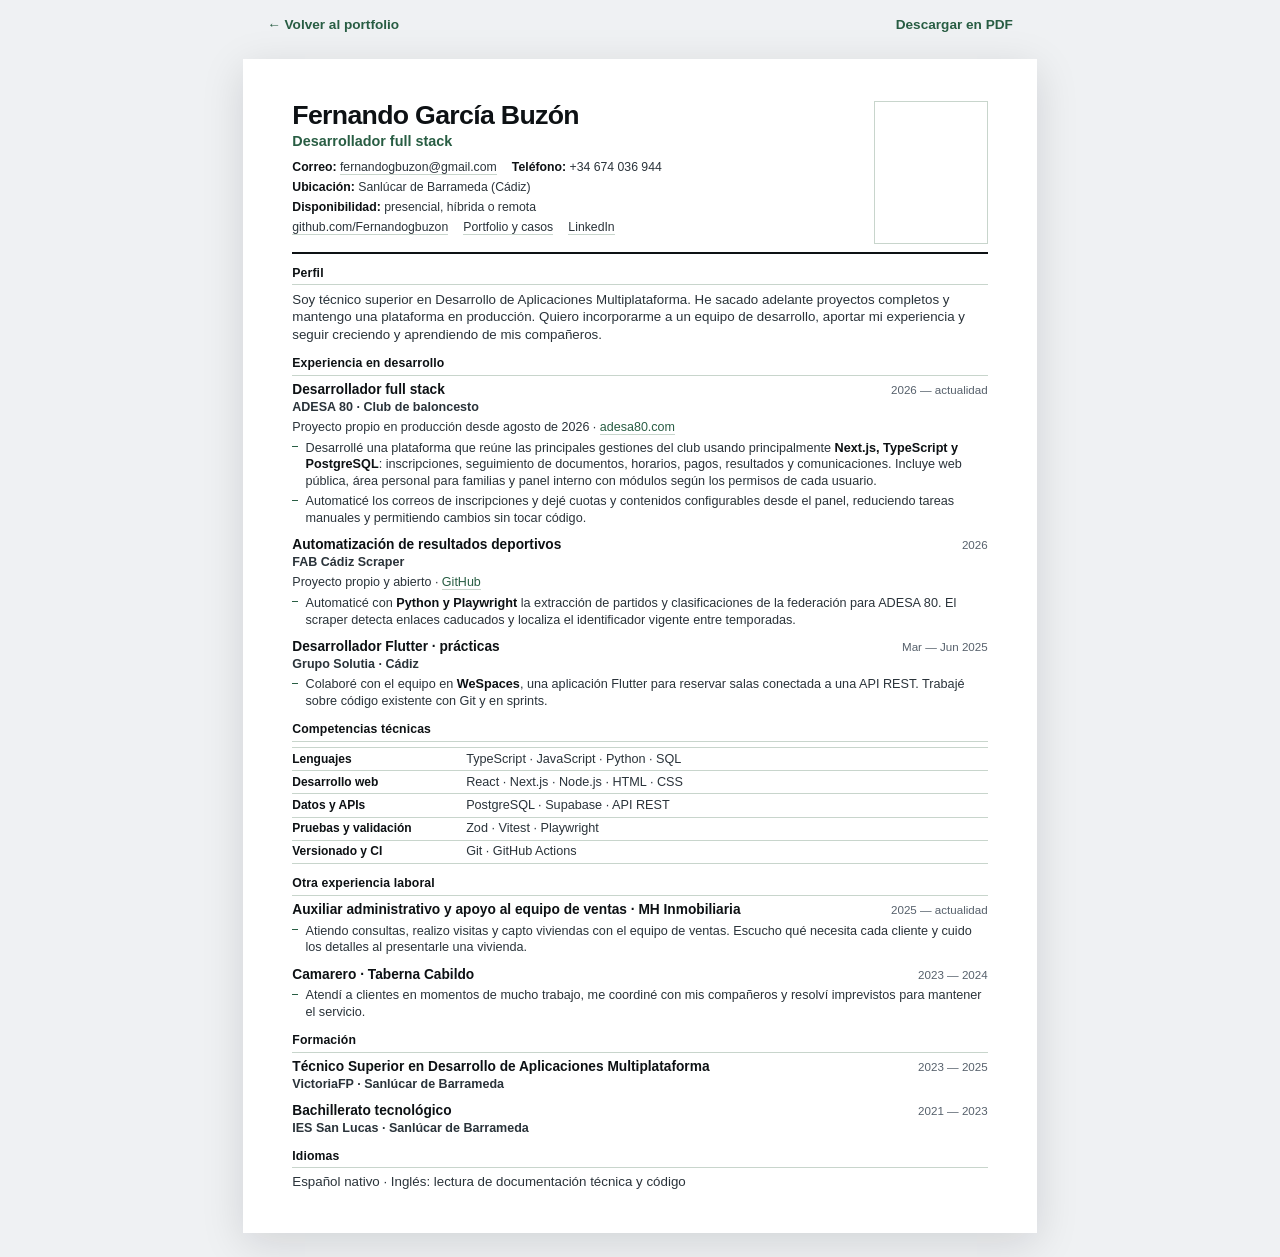
==== commit 6000ebf3: "Highlight customer and teamwork skills through work examples" ====
--- a/cv.html
+++ b/cv.html
@@ -231,9 +231,8 @@
       <p class="donde">ADESA 80 · Club de baloncesto</p>
       <p class="matiz">Proyecto propio en producción desde agosto de 2026 · <a href="https://adesa80.com/">adesa80.com</a></p>
       <ul>
-        <li>Desarrollé una plataforma que reúne las principales gestiones del club: inscripciones, seguimiento de documentos, horarios, pagos, resultados y comunicaciones. Incluye web pública, área personal para familias y panel interno con módulos según los permisos de cada usuario.</li>
+        <li>Desarrollé una plataforma que reúne las principales gestiones del club usando principalmente <b>Next.js, TypeScript y PostgreSQL</b>: inscripciones, seguimiento de documentos, horarios, pagos, resultados y comunicaciones. Incluye web pública, área personal para familias y panel interno con módulos según los permisos de cada usuario.</li>
         <li>Automaticé los correos de inscripciones y dejé cuotas y contenidos configurables desde el panel, reduciendo tareas manuales y permitiendo cambios sin tocar código.</li>
-        <li>La construí con <b>Next.js, TypeScript y PostgreSQL</b>. Los permisos se comprueban en el servidor y GitHub Actions ejecuta lint, comprobación de tipos, pruebas y build en cada PR a main.</li>
       </ul>
     </div>
 
@@ -295,7 +294,7 @@
         <span class="cuando">2025 — actualidad</span>
       </div>
       <ul>
-        <li>Atiendo consultas, realizo visitas y capto viviendas con el equipo de ventas. Adapto la información a lo que busca cada cliente.</li>
+        <li>Atiendo consultas, realizo visitas y capto viviendas con el equipo de ventas. Escucho qué necesita cada cliente y cuido los detalles al presentarle una vivienda.</li>
       </ul>
     </div>
     <div class="entrada">
@@ -304,7 +303,7 @@
         <span class="cuando">2023 — 2024</span>
       </div>
       <ul>
-        <li>Atendí a clientes en los momentos de más trabajo y me coordiné con mis compañeros para resolver imprevistos y mantener el servicio.</li>
+        <li>Atendí a clientes en momentos de mucho trabajo, me coordiné con mis compañeros y resolví imprevistos para mantener el servicio.</li>
       </ul>
     </div>
   </section>
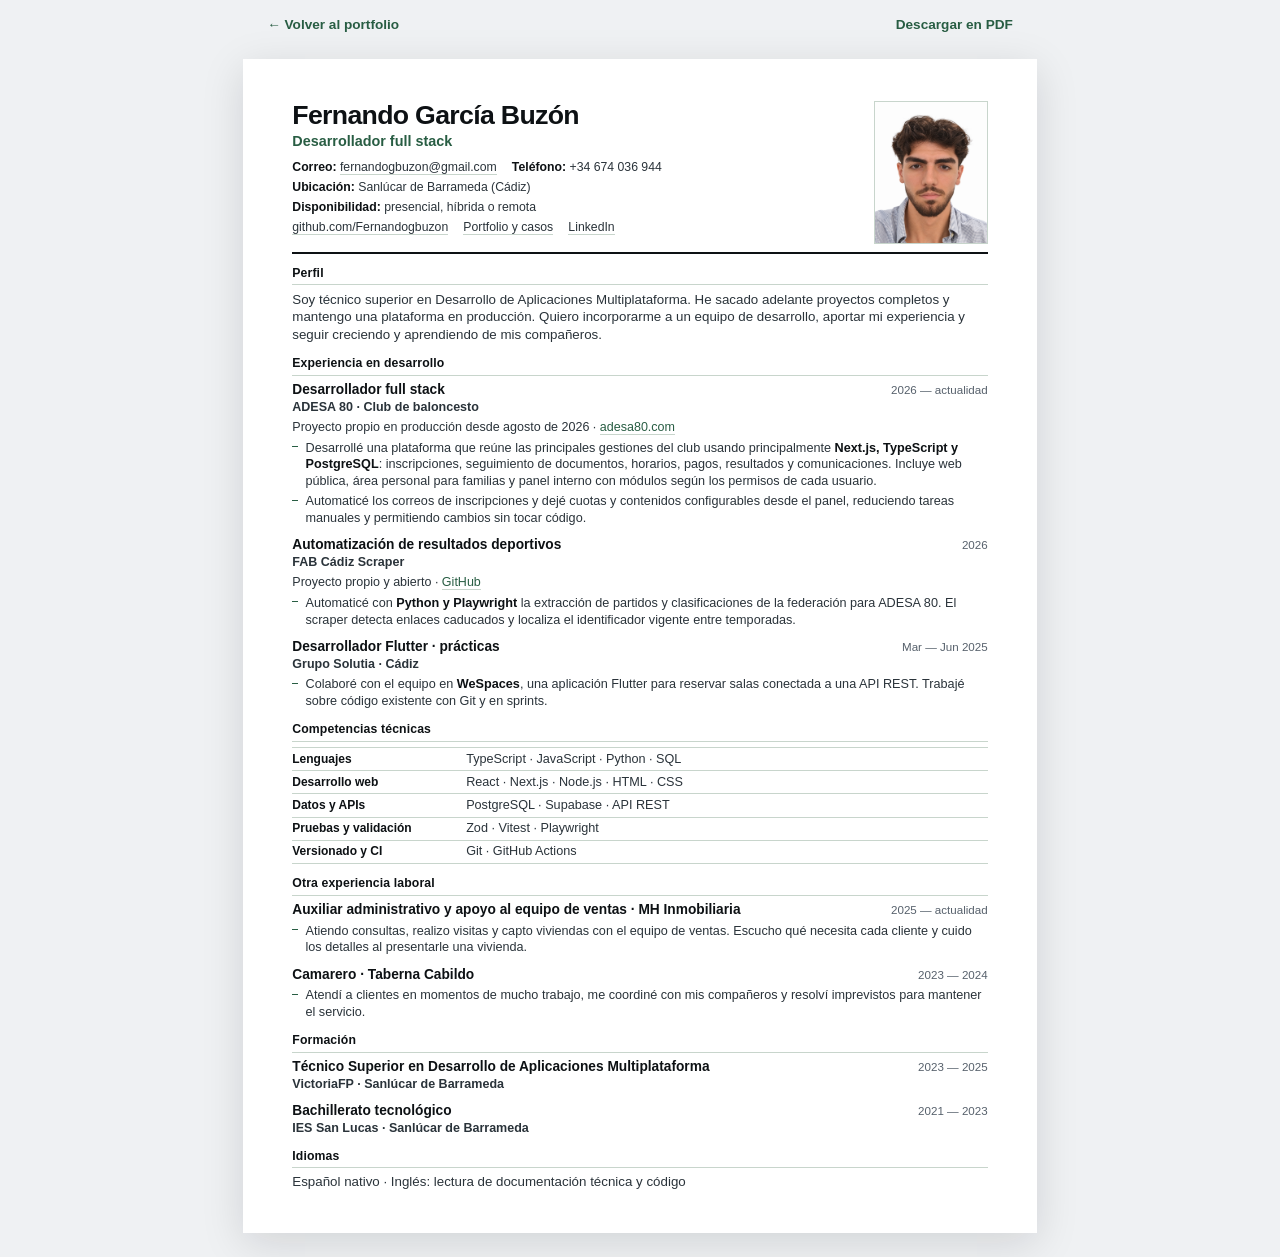
==== commit 9284f8a9: "Add Fernando portrait to portfolio and CV" ====
--- a/cv.html
+++ b/cv.html
@@ -61,7 +61,9 @@
 .foto-slot{
   grid-column:2;grid-row:1;width:30mm;height:38mm;justify-self:end;
   border:.6pt solid var(--regla);
-}
+  overflow:hidden;
+}
+.foto-slot img{display:block;width:100%;height:100%;object-fit:cover;object-position:center}
 .cab h1{
   font-size:20pt;font-weight:700;color:var(--tinta);
   letter-spacing:-.025em;line-height:1.05;margin-bottom:1mm;
@@ -207,7 +209,7 @@
         </div>
       </div>
     </div>
-    <div class="foto-slot" role="img" aria-label="Espacio para añadir una fotografía"></div>
+    <div class="foto-slot"><img src="media/fernando-garcia-buzon.png" alt="Fotografía de Fernando García Buzón" width="1121" height="1403"></div>
   </header>
 
   <section>
